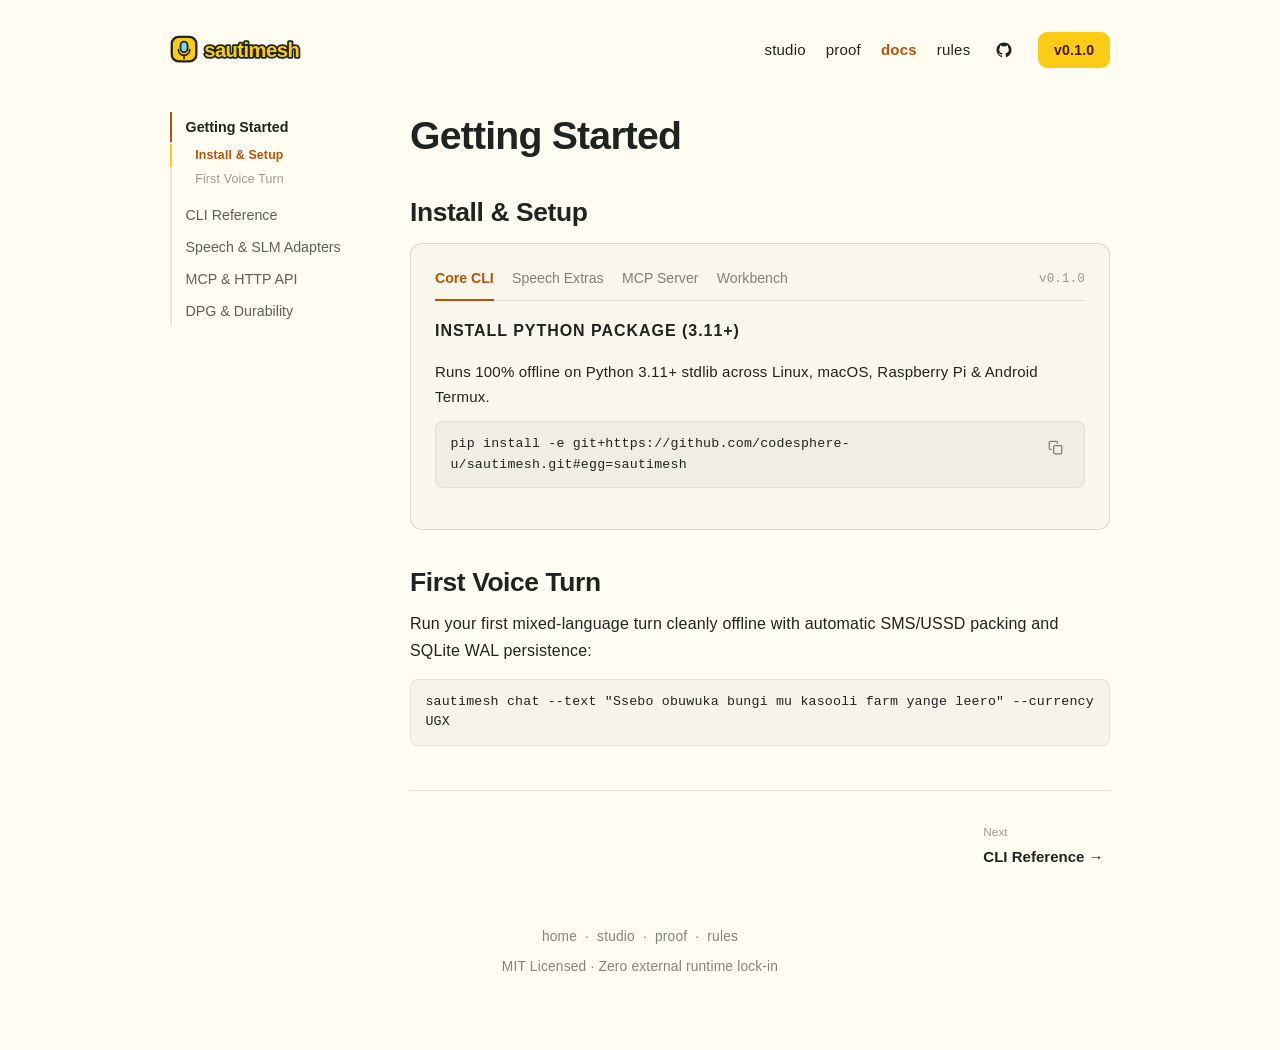
==== website/docs.html @ 0400962e "feat: initial SautiMesh v0.1.0 offline multilingual voice AI agent runtime" ====
<!doctype html>
<html lang="en">
  <head>
    <meta charset="utf-8" />
    <meta name="viewport" content="width=device-width, initial-scale=1.0" />
    <title>SautiMesh — Documentation, CLI, Speech Adapters &amp; MCP</title>
    <meta
      name="description"
      content="Complete developer documentation for SautiMesh: CLI commands, Python API, Sunbird/Whisper/Piper adapters, SQLite WAL outbox sync, and stdio MCP server."
    />
    <meta name="theme-color" content="#fffdf2" />
    <link rel="canonical" href="https://codesphere-u.github.io/sautimesh/docs.html" />
    <link rel="icon" type="image/svg+xml" href="./favicon.svg?v=0.1.0" />
    <link rel="manifest" href="./manifest.webmanifest" />
    <meta property="og:type" content="website" />
    <meta property="og:url" content="https://codesphere-u.github.io/sautimesh/docs.html" />
    <meta property="og:title" content="SautiMesh Documentation &amp; API Reference" />
    <meta property="og:description" content="Quickstart, CLI commands, offline speech adapters, SQLite durability queue, and stdio MCP server setup." />
    <meta property="og:image" content="https://codesphere-u.github.io/sautimesh/og-image.svg" />
    <meta name="twitter:card" content="summary_large_image" />
    <meta name="twitter:title" content="SautiMesh Documentation &amp; API Reference" />
    <meta name="twitter:description" content="Quickstart, CLI commands, offline speech adapters, and stdio MCP server setup." />
    <meta name="twitter:image" content="https://codesphere-u.github.io/sautimesh/og-image.svg" />
    <style>
      [hidden] { display: none !important; }
      .page-col-docs { width: min(940px, 100% - 2rem); margin-inline: auto; }
      .brand-wordmark-svg { height: 36px; width: 186px; display: block; }
      .docs-layout { display: flex; align-items: flex-start; gap: 2.75rem; width: 100%; min-width: 0; }
      .docs-sidebar { flex: 0 0 196px; width: 196px; position: sticky; top: 2rem; }
      .docs-mobile-nav { display: none; }
    </style>
    <link rel="stylesheet" href="./styles.css?v=0.1.0" />
  </head>
  <body>
    <div class="page-col page-col-docs">
      <header class="site-header">
        <a class="brand-link" href="./" aria-label="SautiMesh home">
          <svg class="brand-wordmark-svg" width="186" height="36" viewBox="0 0 212 40" fill="none" role="img" aria-label="sautimesh">
            <rect x="2" y="5" width="28" height="28" rx="8" fill="#facc15" stroke="#1f2421" stroke-width="2.6" />
            <rect x="12" y="10.5" width="8" height="12" rx="4" fill="#7dd3fc" stroke="#1f2421" stroke-width="2" />
            <path d="M9.5 19.5c0 3.8 2.9 6.5 6.5 6.5s6.5-2.7 6.5-6.5M16 26v3.5" stroke="#1f2421" stroke-width="2" stroke-linecap="round" />
            <text x="39" y="28" font-family="-apple-system, BlinkMacSystemFont, 'Segoe UI', Roboto, sans-serif" font-size="23" font-weight="800" letter-spacing="-0.6" fill="none" stroke="#1f2421" stroke-width="4" stroke-linejoin="round">sautimesh</text>
            <text x="39" y="28" font-family="-apple-system, BlinkMacSystemFont, 'Segoe UI', Roboto, sans-serif" font-size="23" font-weight="800" letter-spacing="-0.6" fill="#facc15">sautimesh</text>
          </svg>
        </a>

        <nav class="header-nav" aria-label="Primary navigation">
          <a href="./studio.html">studio</a>
          <a href="./proof.html">proof</a>
          <a class="active" href="./docs.html" aria-current="page">docs</a>
          <a href="./rules.html">rules</a>
          <a class="icon-link" href="https://github.com/codesphere-u/sautimesh" target="_blank" rel="noopener noreferrer" aria-label="GitHub">
            <svg width="18" height="18" viewBox="0 0 24 24" fill="currentColor" aria-hidden="true"><path d="M12 2C6.477 2 2 6.484 2 12.017c0 4.425 2.865 8.18 6.839 9.504.5.092.682-.217.682-.483 0-.237-.008-.868-.013-1.703-2.782.605-3.369-1.343-3.369-1.343-.454-1.158-1.11-1.466-1.11-1.466-.908-.62.069-.608.069-.608 1.003.07 1.53 1.032 1.53 1.032.892 1.53 2.341 1.088 2.91.832.092-.647.35-1.088.636-1.338-2.22-.253-4.555-1.113-4.555-4.951 0-1.093.39-1.988 1.029-2.688-.103-.253-.446-1.272.098-2.65 0 0 .84-.27 2.75 1.026A9.564 9.564 0 0112 6.844c.85.004 1.705.115 2.504.337 1.909-1.296 2.747-1.027 2.747-1.027.546 1.379.202 2.398.1 2.651.64.7 1.028 1.595 1.028 2.688 0 3.848-2.339 4.695-4.566 4.943.359.309.678.92.678 1.855 0 1.338-.012 2.419-.012 2.747 0 .268.18.58.688.482A10.019 10.019 0 0022 12.017C22 6.484 17.522 2 12 2z"/></svg>
          </a>
          <a class="nav-pill" href="https://github.com/codesphere-u/sautimesh/releases" target="_blank" rel="noopener noreferrer">v0.1.0</a>
        </nav>
      </header>

      <main>
        <div class="docs-mobile-nav" aria-label="Documentation chapters mobile switcher">
          <button type="button" class="docs-mobile-chip active" data-doc-target="getting-started">Getting Started</button>
          <button type="button" class="docs-mobile-chip" data-doc-target="cli">CLI Reference</button>
          <button type="button" class="docs-mobile-chip" data-doc-target="speech">Speech Adapters</button>
          <button type="button" class="docs-mobile-chip" data-doc-target="mcp">MCP &amp; API</button>
          <button type="button" class="docs-mobile-chip" data-doc-target="dpg">DPG Standard</button>
        </div>

        <div class="docs-layout">
          <aside class="docs-sidebar" aria-label="Documentation navigation">
            <nav>
              <ul class="docs-rail">
                <li class="doc-nav-item">
                  <button type="button" class="doc-nav-link active" data-doc-target="getting-started">Getting Started</button>
                  <ul class="doc-subrail open" data-subrail="getting-started">
                    <li><a class="doc-sub-link active" href="#quickstart" data-doc-anchor="getting-started">Install &amp; Setup</a></li>
                    <li><a class="doc-sub-link" href="#first-turn" data-doc-anchor="getting-started">First Voice Turn</a></li>
                  </ul>
                </li>
                <li class="doc-nav-item">
                  <button type="button" class="doc-nav-link" data-doc-target="cli">CLI Reference</button>
                  <ul class="doc-subrail" data-subrail="cli">
                    <li><a class="doc-sub-link" href="#cli-cmds" data-doc-anchor="cli">All Subcommands</a></li>
                  </ul>
                </li>
                <li class="doc-nav-item">
                  <button type="button" class="doc-nav-link" data-doc-target="speech">Speech &amp; SLM Adapters</button>
                  <ul class="doc-subrail" data-subrail="speech">
                    <li><a class="doc-sub-link" href="#speech-backends" data-doc-anchor="speech">ASR, TTS &amp; Ollama</a></li>
                  </ul>
                </li>
                <li class="doc-nav-item">
                  <button type="button" class="doc-nav-link" data-doc-target="mcp">MCP &amp; HTTP API</button>
                  <ul class="doc-subrail" data-subrail="mcp">
                    <li><a class="doc-sub-link" href="#mcp-tools" data-doc-anchor="mcp">5 MCP Tools</a></li>
                    <li><a class="doc-sub-link" href="#http-routes" data-doc-anchor="mcp">Workbench Routes</a></li>
                  </ul>
                </li>
                <li class="doc-nav-item">
                  <button type="button" class="doc-nav-link" data-doc-target="dpg">DPG &amp; Durability</button>
                  <ul class="doc-subrail" data-subrail="dpg">
                    <li><a class="doc-sub-link" href="#sqlite-wal" data-doc-anchor="dpg">SQLite WAL Outbox</a></li>
                  </ul>
                </li>
              </ul>
            </nav>
          </aside>

          <article class="doc-content">
            <h1 id="doc-chapter-title">Getting Started</h1>

            <section class="doc-chapter" data-chapter="getting-started" data-title="Getting Started">
              <h2 id="quickstart">Install &amp; Setup</h2>
              <div class="handy-card" id="install-widget">
                <div class="handy-tabs-bar">
                  <div class="handy-tabs" role="tablist" aria-label="Install method">
                    <button type="button" class="handy-tab active" role="tab" aria-selected="true" data-installtab="pip">Core CLI</button>
                    <button type="button" class="handy-tab" role="tab" aria-selected="false" data-installtab="voice">Speech Extras</button>
                    <button type="button" class="handy-tab" role="tab" aria-selected="false" data-installtab="mcp">MCP Server</button>
                    <button type="button" class="handy-tab" role="tab" aria-selected="false" data-installtab="workbench">Workbench</button>
                  </div>
                  <span class="version-tag">v0.1.0</span>
                </div>

                <p class="eyebrow-label" id="install-eyebrow">Install Python Package (3.11+)</p>
                <p id="install-helper" style="margin: 0 0 0.55rem; font-size: 0.94rem;">
                  Runs 100% offline on Python 3.11+ stdlib across Linux, macOS, Raspberry Pi &amp; Android Termux.
                </p>

                <div class="doc-codeblock">
                  <pre id="install-cmd-pre">pip install -e git+https://github.com/codesphere-u/sautimesh.git#egg=sautimesh</pre>
                  <button
                    type="button"
                    class="copy-icon-btn"
                    id="install-copy-btn"
                    data-copy="pip install -e git+https://github.com/codesphere-u/sautimesh.git#egg=sautimesh"
                    aria-label="Copy install command"
                  >
                    <svg width="15" height="15" viewBox="0 0 24 24" fill="none" stroke="currentColor" stroke-width="2" stroke-linecap="round" stroke-linejoin="round" aria-hidden="true">
                      <rect x="9" y="9" width="13" height="13" rx="2" ry="2" />
                      <path d="M5 15H4a2 2 0 0 1-2-2V4a2 2 0 0 1 2-2h9a2 2 0 0 1 2 2v1" />
                    </svg>
                  </button>
                </div>
              </div>

              <h2 id="first-turn">First Voice Turn</h2>
              <p>Run your first mixed-language turn cleanly offline with automatic SMS/USSD packing and SQLite WAL persistence:</p>
              <div class="doc-codeblock">
                <pre>sautimesh chat --text "Ssebo obuwuka bungi mu kasooli farm yange leero" --currency UGX</pre>
              </div>
            </section>

            <section class="doc-chapter" data-chapter="cli" data-title="CLI Reference" hidden>
              <h2 id="cli-cmds">All Subcommands</h2>
              <div class="doc-table-wrap">
                <table class="doc-table">
                  <thead><tr><th>Command</th><th>Function</th></tr></thead>
                  <tbody>
                    <tr><td><code>sautimesh analyze "..."</code></td><td>Token-level language tags, CSI, PII stripping, GSM-7/UCS-2 counts.</td></tr>
                    <tr><td><code>sautimesh chat --text "..."</code></td><td>Runs cascade routing, formats voice/SMS/USSD output, logs to SQLite.</td></tr>
                    <tr><td><code>sautimesh synth-sample out.wav</code></td><td>Generates deterministic 16kHz PCM WAV test utterance + VAD metrics.</td></tr>
                    <tr><td><code>sautimesh eval</code></td><td>Executes all 7 African &amp; global code-switch benchmark scenarios.</td></tr>
                    <tr><td><code>sautimesh sync</code></td><td>Drains pending store-and-forward outbox messages safely.</td></tr>
                    <tr><td><code>sautimesh dpg-card</code></td><td>Exports DPGA Open Source AI transparency manifest.</td></tr>
                    <tr><td><code>sautimesh serve</code></td><td>Launches local Voice Workbench server at <code>127.0.0.1:8765</code>.</td></tr>
                    <tr><td><code>sautimesh mcp</code></td><td>Starts zero-dependency stdio JSON-RPC 2.0 MCP server.</td></tr>
                  </tbody>
                </table>
              </div>
            </section>

            <section class="doc-chapter" data-chapter="speech" data-title="Speech &amp; SLM Adapters" hidden>
              <h2 id="speech-backends">ASR, TTS &amp; Ollama Cascade</h2>
              <p>SautiMesh pairs pure-Python 16 kHz PCM VAD with clean CLI/HTTP protocols for regional open weights:</p>
              <ul>
                <li><strong>Sunbird AI Sunflower v2 / Gemma Edge:</strong> Open weights for 67 African languages via Ollama or GGUF endpoints.</li>
                <li><strong>whisper.cpp / faster-whisper / Meta MMS:</strong> Swap <code>ExternalCommandASR</code> when native binaries are present.</li>
                <li><strong>Piper ONNX / USOAL Luganda TTS:</strong> Plug local ONNX voices into <code>PiperCommandTTS</code>.</li>
              </ul>
            </section>

            <section class="doc-chapter" data-chapter="mcp" data-title="MCP &amp; HTTP API" hidden>
              <h2 id="mcp-tools">5 Native MCP Tools</h2>
              <div class="doc-codeblock">
                <pre>{
  "mcpServers": {
    "sautimesh": { "command": "sautimesh", "args": ["mcp"] }
  }
}</pre>
              </div>
              <h2 id="http-routes">Workbench HTTP Routes</h2>
              <p>Running <code>sautimesh serve</code> exposes <code>GET /api/health</code>, <code>GET /api/eval</code>, <code>GET /api/queue</code>, <code>GET /api/dpg</code>, <code>POST /api/analyze</code>, <code>POST /api/turn</code>, and <code>POST /api/sync</code>.</p>
            </section>

            <section class="doc-chapter" data-chapter="dpg" data-title="DPG &amp; Durability" hidden>
              <h2 id="sqlite-wal">SQLite WAL Store-and-Forward</h2>
              <p>Every urgent clinical or cooperative escalation writes idempotently into <code>outbox_queue</code> with <code>MAX_RETRIES=3</code> before dead-letter isolation so interrupted 2G/3G sessions never lose citizen requests.</p>
            </section>

            <div class="doc-pagination">
              <button type="button" class="page-step-btn prev" id="doc-prev-btn" hidden>
                <small>Previous</small>
                <strong>← Previous</strong>
              </button>
              <button type="button" class="page-step-btn next" id="doc-next-btn" data-go-chapter="cli">
                <small>Next</small>
                <strong>CLI Reference →</strong>
              </button>
            </div>
          </article>
        </div>
      </main>

      <footer class="site-footer">
        <div class="footer-links">
          <a href="./">home</a><span>·</span>
          <a href="./studio.html">studio</a><span>·</span>
          <a href="./proof.html">proof</a><span>·</span>
          <a href="./rules.html">rules</a>
        </div>
        <div>MIT Licensed · Zero external runtime lock-in</div>
      </footer>
    </div>
    <div class="toast" id="toast" role="status" aria-live="polite"></div>
    <script src="./app.js?v=0.1.0" defer></script>
  </body>
</html>
---- website/styles.css ----
/* SautiMesh — Handy-Inspired Warm Editorial Light Theme (Savanna Gold & Atlas Azure) */
:root {
  --bg: #fffdf2;
  --text: #1f2421;
  --text-70: rgba(31, 36, 33, 0.72);
  --text-55: rgba(31, 36, 33, 0.56);
  --text-45: rgba(31, 36, 33, 0.45);
  --rule: rgba(31, 36, 33, 0.14);
  --rule-soft: rgba(31, 36, 33, 0.08);
  --tint-2: rgba(31, 36, 33, 0.022);
  --tint-4: rgba(31, 36, 33, 0.04);
  --tint-5: rgba(31, 36, 33, 0.055);
  --tint-8: rgba(31, 36, 33, 0.09);

  --accent: #facc15;
  --accent-hover: #eab308;
  --accent-light: #fef3c7;
  --accent-50: rgba(250, 204, 21, 0.45);
  --accent-dark: #451a03;
  --accent-rail: #b45309;

  --sky: #7dd3fc;
  --sky-hover: #38bdf8;
  --sky-light: #e0f2fe;
  --sky-50: rgba(125, 211, 252, 0.48);
  --sky-dark: #082f49;

  --pass-bg: rgba(16, 185, 129, 0.15);
  --pass-ink: #065f46;
  --warn-bg: rgba(14, 165, 233, 0.14);
  --warn-ink: #075985;
  --bad-bg: rgba(220, 38, 38, 0.11);
  --bad-ink: #991b1b;

  --syn-cmd: #af3a03;
  --syn-arg: #076678;
  --syn-str: #451a03;

  --white: #ffffff;
  --radius-xl: 14px;
  --radius-lg: 10px;
  --radius-md: 8px;

  --font-sans: -apple-system, BlinkMacSystemFont, "Segoe UI", Roboto, Oxygen, Ubuntu, Cantarell, sans-serif;
  --font-mono: ui-monospace, SFMono-Regular, Menlo, Monaco, Consolas, monospace;
}

*,
*::before,
*::after {
  box-sizing: border-box;
}

html {
  max-width: 100%;
  overflow-x: clip;
  scroll-behavior: smooth;
}

body {
  margin: 0;
  background: var(--bg);
  color: var(--text);
  font-family: var(--font-sans);
  font-size: 1rem;
  font-weight: 400;
  line-height: 1.62;
  letter-spacing: 0.012rem;
  -webkit-font-smoothing: antialiased;
  overflow-x: clip;
}

a {
  color: inherit;
  text-decoration: none;
}

[hidden] {
  display: none !important;
}

button,
input,
select,
textarea {
  font: inherit;
  color: inherit;
}

code {
  font-family: var(--font-mono);
  font-size: 0.85em;
  background: var(--tint-5);
  padding: 0.12rem 0.38rem;
  border-radius: 5px;
}

:focus-visible {
  outline: 2px solid var(--sky-dark);
  outline-offset: 2px;
}

/* Containers: 680px editorial column vs 940px docs layout */
.page-col {
  width: min(680px, 100% - 2rem);
  margin-inline: auto;
  display: flex;
  flex-direction: column;
  gap: 2.75rem;
  padding-bottom: 4.5rem;
}

.page-col.page-col-docs {
  width: min(940px, 100% - 2rem);
  gap: 2.25rem;
}

.page-col > main {
  display: flex;
  flex-direction: column;
  gap: 2.75rem;
  min-width: 0;
  width: 100%;
}

.page-col.page-col-docs > main {
  gap: 2rem;
}

.page-col > main > * {
  min-width: 0;
  max-width: 100%;
}

.hairline {
  width: 100%;
  height: 1px;
  background: var(--rule);
  border: 0;
  margin: 0;
}

/* Header & Bubbly Wordmark */
.site-header {
  width: 100%;
  display: flex;
  align-items: center;
  justify-content: space-between;
  gap: 1rem;
  padding-top: 2rem;
}

.brand-link {
  display: inline-flex;
  align-items: center;
  gap: 0.5rem;
  white-space: nowrap;
  flex-shrink: 0;
}

.brand-wordmark-svg {
  height: 36px;
  width: auto;
  display: block;
}

.header-nav {
  display: flex;
  align-items: center;
  gap: 1.25rem;
  font-size: 0.94rem;
  font-weight: 500;
  color: var(--text);
}

.header-nav a:not(.nav-pill):hover {
  color: var(--accent-rail);
}

.header-nav a.active {
  color: var(--accent-rail);
  font-weight: 600;
}

.icon-link {
  display: inline-flex;
  align-items: center;
  justify-content: center;
  width: 28px;
  height: 28px;
  border-radius: 999px;
  color: var(--text);
}

.icon-link:hover {
  background: var(--sky-light);
  color: var(--sky-dark);
}

.nav-pill {
  background: var(--accent);
  color: var(--accent-dark);
  padding: 0.42rem 0.98rem;
  border-radius: 9px;
  font-size: 0.88rem;
  font-weight: 700;
  transition: background 0.15s ease;
  white-space: nowrap;
}

.nav-pill:hover {
  background: var(--accent-hover);
}

/* Hero Duo & Subpage Hero */
.hero-duo {
  display: flex;
  align-items: center;
  gap: 1.85rem;
  padding-top: 0.45rem;
}

.mascot-wrap {
  flex: 0 0 136px;
  width: 136px;
  height: 136px;
}

.mascot-wrap svg {
  width: 100%;
  height: 100%;
  display: block;
}

.hero-copy {
  min-width: 0;
  flex: 1 1 auto;
}

.hero-copy h1 {
  margin: 0 0 0.45rem;
  font-size: 2.35rem;
  font-weight: 700;
  line-height: 1.14;
  letter-spacing: -0.025em;
  color: var(--text);
}

.hero-sub {
  margin: 0;
  font-size: 1.24rem;
  font-weight: 500;
  line-height: 1.42;
  letter-spacing: -0.01em;
  color: var(--text-70);
}

.page-hero {
  display: flex;
  flex-direction: column;
  gap: 0.45rem;
  padding-top: 0.25rem;
}

.page-hero h1 {
  margin: 0;
  font-size: 2.35rem;
  font-weight: 600;
  line-height: 1.2;
  letter-spacing: -0.02em;
  color: var(--text);
}

.page-hero .hero-sub {
  font-size: 1.06rem;
}

/* Split CTA + Floating White Popover */
.cta-area {
  position: relative;
  display: flex;
  flex-direction: column;
  align-items: center;
  gap: 0.72rem;
}

.split-btn-group {
  display: inline-flex;
  align-items: stretch;
  max-width: 100%;
  border-radius: 10px;
}

.split-main {
  border: 1px solid rgba(69, 26, 3, 0.14);
  border-right: 0;
  background: var(--accent);
  color: var(--accent-dark);
  padding: 0.72rem 1.55rem;
  border-radius: 10px 0 0 10px;
  cursor: pointer;
  text-align: center;
  transition: background 0.15s ease;
}

.split-main:hover,
.split-caret:hover {
  background: var(--accent-hover);
}

.split-main strong {
  display: block;
  font-size: 1.04rem;
  font-weight: 700;
  line-height: 1.2;
}

.split-main span {
  display: block;
  font-size: 0.74rem;
  font-weight: 600;
  opacity: 0.78;
  margin-top: 0.16rem;
}

.split-caret {
  border: 1px solid rgba(69, 26, 3, 0.14);
  border-left: 1px solid rgba(69, 26, 3, 0.18);
  background: var(--accent);
  color: var(--accent-dark);
  padding: 0 0.92rem;
  border-radius: 0 10px 10px 0;
  cursor: pointer;
  display: inline-flex;
  align-items: center;
  transition: background 0.15s ease;
}

.cmd-caption {
  font-family: var(--font-mono);
  font-size: 0.77rem;
  color: var(--text-70);
  background: var(--tint-4);
  border: 1px solid var(--rule-soft);
  padding: 0.36rem 0.75rem;
  border-radius: 8px;
  max-width: 100%;
  overflow-wrap: anywhere;
  text-align: center;
}

.cta-popover {
  display: none;
  position: absolute;
  top: calc(100% - 1.5rem);
  left: 50%;
  transform: translateX(-50%);
  width: min(340px, calc(100vw - 2rem));
  z-index: 30;
  background: var(--white);
  border: 1px solid var(--rule);
  border-radius: 12px;
  padding: 0.85rem;
  box-shadow: 0 12px 28px rgba(31, 36, 33, 0.12);
}

.cta-popover.open {
  display: block;
}

.pop-tabs {
  display: flex;
  gap: 0.35rem;
  border-bottom: 1px solid var(--rule-soft);
  padding-bottom: 0.5rem;
  margin-bottom: 0.7rem;
  flex-wrap: wrap;
}

.pop-tab {
  border: none;
  background: transparent;
  padding: 0.25rem 0.5rem;
  font-size: 0.78rem;
  font-weight: 600;
  color: var(--text-55);
  cursor: pointer;
  border-bottom: 2px solid transparent;
}

.pop-tab.active {
  color: var(--accent-rail);
  border-bottom-color: var(--accent-rail);
}

.pop-cmd {
  display: flex;
  align-items: center;
  justify-content: space-between;
  gap: 0.5rem;
  background: var(--tint-4);
  border: 1px solid var(--rule-soft);
  border-radius: 8px;
  padding: 0.55rem 0.65rem;
  font-family: var(--font-mono);
  font-size: 0.76rem;
}

.pop-cmd code {
  overflow-wrap: anywhere;
  white-space: pre-wrap;
  background: transparent;
  padding: 0;
}

/* Handy Surface Card & Underline Tabs (replaces heavy white shadows) */
.handy-card {
  border: 1px solid var(--rule);
  border-radius: 12px;
  padding: 1.4rem 1.5rem;
  background: var(--tint-2);
  margin: 0.85rem 0 1.6rem;
  width: 100%;
  min-width: 0;
}

.handy-tabs-bar {
  display: flex;
  align-items: center;
  justify-content: space-between;
  gap: 0.75rem;
  border-bottom: 1px solid var(--rule);
  margin-bottom: 1.1rem;
  flex-wrap: wrap;
}

.handy-tabs {
  display: flex;
  flex-wrap: wrap;
  gap: 1.15rem;
}

.handy-tab {
  border: none;
  background: transparent;
  padding: 0 0 0.58rem;
  margin-bottom: -1px;
  font-size: 0.88rem;
  font-weight: 500;
  color: var(--text-55);
  border-bottom: 2px solid transparent;
  cursor: pointer;
  transition: color 0.15s ease, border-color 0.15s ease;
}

.handy-tab:hover {
  color: var(--text);
}

.handy-tab.active {
  color: var(--accent-rail);
  border-bottom-color: var(--accent-rail);
  font-weight: 600;
}

.version-tag {
  font-size: 0.78rem;
  font-weight: 500;
  color: var(--text-45);
  font-family: var(--font-mono);
  padding-bottom: 0.5rem;
}

.eyebrow-label {
  font-size: 0.72rem;
  font-weight: 600;
  text-transform: uppercase;
  letter-spacing: 0.06em;
  color: var(--text-55);
  margin: 0 0 0.55rem;
}

.handy-btn-row {
  display: flex;
  flex-wrap: wrap;
  gap: 0.65rem;
  margin-bottom: 1rem;
}

.handy-pill-btn {
  display: inline-flex;
  align-items: center;
  gap: 0.45rem;
  background: var(--accent);
  color: var(--accent-dark);
  padding: 0.52rem 1.05rem;
  border-radius: 8px;
  font-size: 0.88rem;
  font-weight: 600;
  border: none;
  cursor: pointer;
  transition: background 0.15s ease;
}

.handy-pill-btn:hover {
  background: var(--accent-hover);
}

.handy-pill-btn.sky {
  background: var(--sky);
  color: var(--sky-dark);
}

.handy-pill-btn.sky:hover {
  background: var(--sky-hover);
}

.handy-pill-btn span {
  opacity: 0.72;
  font-weight: 500;
  font-family: var(--font-mono);
  font-size: 0.8em;
}

/* Handy Codeblock with Right-Aligned Copy Icon */
.doc-codeblock {
  display: flex;
  align-items: flex-start;
  justify-content: space-between;
  gap: 0.75rem;
  background: var(--tint-4);
  border: 1px solid var(--rule-soft);
  border-radius: 8px;
  padding: 0.72rem 0.9rem;
  margin: 0.75rem 0 1.2rem;
  width: 100%;
  min-width: 0;
  max-width: 100%;
  overflow-x: auto;
}

.doc-codeblock pre {
  margin: 0;
  font-family: var(--font-mono);
  font-size: 0.83rem;
  line-height: 1.56;
  color: var(--text);
  white-space: pre-wrap;
  word-break: break-word;
  flex: 1 1 auto;
  min-width: 0;
}

.syn-cmd { color: var(--syn-cmd); font-weight: 600; }
.syn-arg { color: var(--syn-arg); }
.syn-str { color: var(--syn-str); }

.copy-icon-btn {
  flex: 0 0 auto;
  border: none;
  background: transparent;
  color: var(--text-55);
  width: 28px;
  height: 28px;
  border-radius: 6px;
  display: inline-flex;
  align-items: center;
  justify-content: center;
  cursor: pointer;
  padding: 0;
  transition: background 0.15s ease, color 0.15s ease;
}

.copy-icon-btn:hover {
  background: var(--tint-8);
  color: var(--text);
}

/* Two-Column Handy Documentation Layout (max-w-940px) */
.docs-layout {
  display: flex;
  align-items: flex-start;
  gap: 2.75rem;
  margin-top: 0.5rem;
  width: 100%;
  min-width: 0;
}

.docs-sidebar {
  flex: 0 0 196px;
  width: 196px;
  position: sticky;
  top: 2rem;
}

.docs-rail {
  list-style: none;
  margin: 0;
  padding: 0;
  border-left: 2px solid rgba(31, 36, 33, 0.11);
  display: flex;
  flex-direction: column;
  gap: 0.15rem;
}

.doc-nav-item {
  display: flex;
  flex-direction: column;
}

.doc-nav-link {
  display: block;
  width: 100%;
  text-align: left;
  background: transparent;
  border: none;
  border-left: 2px solid transparent;
  margin-left: -2px;
  padding: 0.28rem 0.25rem 0.28rem 0.85rem;
  font-size: 0.89rem;
  line-height: 1.45;
  font-weight: 400;
  color: var(--text-70);
  cursor: pointer;
  transition: color 0.15s ease, border-color 0.15s ease;
}

.doc-nav-link:hover {
  color: var(--accent-rail);
}

.doc-nav-link.active {
  color: var(--text);
  border-left-color: var(--accent-rail);
  font-weight: 600;
}

.doc-subrail {
  list-style: none;
  margin: 0.12rem 0 0.42rem;
  padding: 0;
  display: none;
  flex-direction: column;
  gap: 0.12rem;
}

.doc-subrail.open {
  display: flex;
}

.doc-sub-link {
  display: block;
  padding: 0.18rem 0.25rem 0.18rem 1.45rem;
  margin-left: -2px;
  border-left: 2px solid transparent;
  font-size: 0.77rem;
  line-height: 1.4;
  color: var(--text-45);
  transition: color 0.15s ease, border-color 0.15s ease;
}

.doc-sub-link.sub-h3 {
  padding-left: 2.05rem;
}

.doc-sub-link:hover,
.doc-sub-link.active {
  color: var(--accent-rail);
}

.doc-sub-link.active {
  border-left-color: var(--accent);
  font-weight: 600;
}

/* Mobile horizontal chapter selector inside docs (hidden on desktop) */
.docs-mobile-nav {
  display: none;
}

/* Article Content Column */
.doc-content {
  flex: 1 1 auto;
  min-width: 0;
  max-width: 100%;
}

.doc-content h1 {
  font-size: 2.45rem;
  font-weight: 600;
  line-height: 1.24;
  letter-spacing: -0.02em;
  margin: 0 0 1.15rem;
  color: var(--text);
}

.doc-content h2 {
  font-size: 1.65rem;
  font-weight: 600;
  line-height: 1.3;
  letter-spacing: -0.015em;
  margin: 2.15rem 0 0.75rem;
  color: var(--text);
  scroll-margin-top: 1.5rem;
}

.doc-content h3 {
  font-size: 1.22rem;
  font-weight: 600;
  line-height: 1.35;
  margin: 1.5rem 0 0.5rem;
  color: var(--text);
  scroll-margin-top: 1.5rem;
}

.doc-content p {
  margin: 0 0 0.95rem;
  font-size: 1rem;
  line-height: 1.65;
  color: var(--text);
}

.doc-content ul,
.doc-content ol {
  margin: 0.65rem 0 1.25rem;
  padding-left: 1.35rem;
}

.doc-content li {
  margin-bottom: 0.48rem;
  line-height: 1.6;
}

.doc-content a.inline-link {
  color: var(--sky-dark);
  text-decoration: underline;
  text-decoration-color: var(--sky);
  text-underline-offset: 3px;
  font-weight: 500;
}

.doc-chapter[hidden] {
  display: none;
}

/* Borderless Handy-Style Data Table */
.doc-table-wrap {
  width: 100%;
  max-width: 100%;
  min-width: 0;
  overflow-x: auto;
  -webkit-overflow-scrolling: touch;
  margin: 0.9rem 0 1.4rem;
}

.doc-table {
  width: 100%;
  border-collapse: collapse;
  font-size: 0.9rem;
}

.doc-table th {
  text-align: left;
  padding: 0 1rem 0.65rem 0;
  font-weight: 600;
  font-size: 0.88rem;
  color: var(--text);
  border-bottom: 1px solid var(--rule);
  background: transparent;
  text-transform: none;
  letter-spacing: 0;
}

.doc-table td {
  padding: 0.62rem 1rem 0.62rem 0;
  text-align: left;
  border-bottom: 1px solid var(--rule-soft);
  vertical-align: top;
  color: var(--text);
}

.doc-table tbody tr:last-child td {
  border-bottom: 1px solid var(--rule-soft);
}

/* Handy-Style Doc Pagination */
.doc-pagination {
  display: flex;
  justify-content: space-between;
  align-items: center;
  gap: 1rem;
  margin-top: 2.75rem;
  padding-top: 1.5rem;
  border-top: 1px solid var(--rule);
}

.page-step-btn {
  display: flex;
  flex-direction: column;
  gap: 0.15rem;
  border: none;
  background: transparent;
  padding: 0.55rem 0.4rem;
  border-radius: 8px;
  cursor: pointer;
  text-align: left;
  color: var(--text);
  transition: color 0.15s ease;
}

.page-step-btn.next {
  text-align: right;
  margin-left: auto;
}

.page-step-btn:hover {
  color: var(--accent-rail);
}

.page-step-btn[hidden] {
  display: none;
}

.page-step-btn small {
  font-size: 0.74rem;
  color: var(--text-45);
  font-weight: 500;
}

.page-step-btn strong {
  font-size: 0.94rem;
  font-weight: 600;
}

/* Homepage Product Preview Frame (Handy video-frame counterpart) */
.preview-frame {
  background: var(--tint-2);
  border: 1px solid var(--rule);
  border-radius: var(--radius-xl);
  width: 100%;
  min-width: 0;
  overflow: hidden;
}

.frame-bar {
  display: flex;
  flex-wrap: wrap;
  align-items: center;
  justify-content: space-between;
  gap: 0.65rem;
  padding: 0.68rem 0.95rem;
  background: var(--tint-4);
  border-bottom: 1px solid var(--rule-soft);
}

.dots {
  display: inline-flex;
  gap: 6px;
}

.dots span {
  width: 10px;
  height: 10px;
  border-radius: 999px;
  background: rgba(31, 36, 33, 0.16);
}

.dots span:nth-child(1) { background: rgba(250, 204, 21, 0.95); }
.dots span:nth-child(2) { background: rgba(125, 211, 252, 0.95); }
.dots span:nth-child(3) { background: rgba(31, 36, 33, 0.22); }

.frame-tabs {
  display: flex;
  flex-wrap: wrap;
  gap: 0.35rem;
}

.frame-tab {
  border: 1px solid transparent;
  background: transparent;
  color: var(--text-70);
  padding: 0.32rem 0.68rem;
  border-radius: 8px;
  font-size: 0.8rem;
  font-weight: 600;
  cursor: pointer;
}

.frame-tab:hover {
  background: var(--tint-5);
}

.frame-tab.active {
  background: var(--sky-light);
  color: var(--sky-dark);
  border-color: rgba(8, 47, 73, 0.12);
}

.frame-open-link {
  font-size: 0.8rem;
  font-weight: 700;
  color: var(--accent-dark);
  background: var(--accent-light);
  padding: 0.28rem 0.68rem;
  border-radius: 999px;
  white-space: nowrap;
}

.frame-open-link:hover {
  background: var(--accent);
}

.preview-body {
  padding: 1rem 1.15rem;
}

.preview-foot {
  display: flex;
  flex-wrap: wrap;
  align-items: center;
  justify-content: space-between;
  gap: 0.5rem;
  padding: 0.65rem 1.15rem;
  background: var(--tint-2);
  border-top: 1px solid var(--rule-soft);
  font-size: 0.8rem;
  color: var(--text-70);
}

.preview-foot-links {
  display: inline-flex;
  align-items: center;
  gap: 0.85rem;
  font-weight: 600;
  color: var(--sky-dark);
}

.preview-foot-links a:hover {
  text-decoration: underline;
}

/* Studio Frame (studio.html — styled with Handy's delicate surface border & underline tabs) */
.studio-frame {
  border: 1px solid var(--rule);
  border-radius: 12px;
  background: var(--tint-2);
  padding: 1.35rem 1.45rem;
  width: 100%;
  min-width: 0;
}

.studio-panel {
  display: none;
  min-width: 0;
}

.studio-panel.active {
  display: block;
}

.form-row-2 {
  display: grid;
  grid-template-columns: repeat(2, minmax(0, 1fr));
  gap: 0.75rem;
  margin-bottom: 0.85rem;
}

.field label {
  display: block;
  font-size: 0.75rem;
  font-weight: 600;
  color: var(--text-70);
  margin-bottom: 0.3rem;
}

.input,
.select,
.textarea {
  width: 100%;
  padding: 0.56rem 0.74rem;
  border-radius: 8px;
  border: 1px solid var(--rule);
  background: var(--bg);
  color: var(--text);
  font-size: 0.88rem;
}

.textarea {
  min-height: 88px;
  resize: vertical;
}

.preset-pills {
  display: flex;
  flex-wrap: wrap;
  gap: 0.4rem;
}

.chip-btn {
  border: 1px solid var(--rule);
  background: var(--bg);
  color: var(--text-70);
  padding: 0.28rem 0.65rem;
  border-radius: 999px;
  font-size: 0.76rem;
  font-weight: 600;
  cursor: pointer;
}

.chip-btn:hover {
  border-color: var(--sky-dark);
  color: var(--text);
}

.chip-btn.active {
  background: var(--accent);
  border-color: rgba(69, 26, 3, 0.2);
  color: var(--accent-dark);
}

.score-row {
  display: grid;
  grid-template-columns: repeat(5, minmax(0, 1fr));
  gap: 0.55rem;
  margin: 0.9rem 0;
}

.score-cell {
  background: var(--bg);
  border: 1px solid var(--rule-soft);
  border-radius: 9px;
  padding: 0.55rem 0.65rem;
  text-align: center;
}

.score-cell span {
  display: block;
  font-size: 0.68rem;
  font-weight: 700;
  color: var(--text-55);
  text-transform: uppercase;
  margin-bottom: 0.15rem;
}

.score-cell strong {
  display: block;
  font-size: 1.06rem;
  font-weight: 700;
}

.diag-note {
  font-size: 0.84rem;
  color: var(--text);
  background: var(--sky-light);
  border: 1px solid rgba(8, 47, 73, 0.12);
  border-radius: 8px;
  padding: 0.55rem 0.75rem;
  margin: 0 0 0.85rem;
}

.rw-list {
  display: grid;
  gap: 0.55rem;
}

.rw-item {
  border-left: 3px solid var(--accent-hover);
  padding: 0.3rem 0 0.3rem 0.75rem;
}

.rw-item span {
  display: block;
  font-family: var(--font-mono);
  font-size: 0.7rem;
  font-weight: 700;
  color: var(--accent-dark);
}

.rw-item p {
  margin: 0.12rem 0 0;
  font-size: 0.86rem;
  color: var(--text-70);
}

.code-block {
  margin: 0;
  background: var(--tint-4);
  border: 1px solid var(--rule-soft);
  border-radius: 8px;
  padding: 0.85rem;
  font-family: var(--font-mono);
  font-size: 0.78rem;
  line-height: 1.58;
  overflow-x: auto;
  max-width: 100%;
  width: 100%;
  min-width: 0;
  max-height: 310px;
  white-space: pre-wrap;
  word-break: break-word;
  color: var(--text);
}

.toolbar-between {
  display: flex;
  flex-wrap: wrap;
  justify-content: space-between;
  align-items: center;
  gap: 0.55rem;
}

.action-mini {
  border: 1px solid var(--rule);
  background: var(--bg);
  color: var(--text);
  padding: 0.32rem 0.72rem;
  border-radius: 7px;
  font-size: 0.78rem;
  font-weight: 600;
  cursor: pointer;
}

.action-mini:hover {
  background: var(--sky-light);
  color: var(--sky-dark);
  border-color: var(--sky);
}

/* Handy /download-Style Centered Platform Hub (studio.html bottom section) */
.download-hub {
  display: flex;
  flex-direction: column;
  align-items: center;
  text-align: center;
  gap: 0.75rem;
}

.download-hub h2 {
  margin: 0;
  font-size: 2.15rem;
  font-weight: 600;
  line-height: 1.2;
  letter-spacing: -0.02em;
}

.download-version {
  font-weight: 600;
  color: var(--text-70);
  margin-bottom: 0.75rem;
}

.download-stack {
  width: min(360px, 100%);
  text-align: left;
  display: flex;
  flex-direction: column;
  gap: 0.6rem;
}

.download-stack h3 {
  margin: 1rem 0 0.15rem;
  font-size: 1.02rem;
  font-weight: 600;
  color: var(--text);
}

.download-bar {
  width: 100%;
  display: flex;
  align-items: center;
  justify-content: space-between;
  gap: 1rem;
  padding: 0.95rem 1.35rem;
  border-radius: 10px;
  background: var(--accent);
  color: var(--accent-dark);
  border: none;
  font-size: 0.96rem;
  font-weight: 600;
  cursor: pointer;
  transition: background 0.15s ease;
}

.download-bar:hover {
  background: var(--accent-hover);
}

.download-bar.sky {
  background: var(--sky);
  color: var(--sky-dark);
}

.download-bar.sky:hover {
  background: var(--sky-hover);
}

.download-bar small {
  font-family: var(--font-mono);
  font-size: 0.84rem;
  opacity: 0.72;
  font-weight: 500;
}

/* Open Editorial 2x2 Feature Grid */
.editorial-grid {
  display: grid;
  grid-template-columns: repeat(2, minmax(0, 1fr));
  gap: 2.2rem 2.8rem;
}

.editorial-grid h2 {
  margin: 0 0 0.45rem;
  font-size: 1.75rem;
  font-weight: 700;
  line-height: 1.24;
  letter-spacing: -0.02em;
}

.editorial-grid p {
  margin: 0;
  color: var(--text-70);
  font-size: 0.97rem;
}

/* Homepage Centered Ecosystem / Works Everywhere Block */
.ecosystem-section {
  display: flex;
  flex-direction: column;
  align-items: center;
  text-align: center;
  gap: 1rem;
}

.ecosystem-section h2 {
  margin: 0;
  font-size: 1.9rem;
  font-weight: 700;
  letter-spacing: -0.02em;
}

.ecosystem-sub {
  margin: 0;
  max-width: 520px;
  font-style: italic;
  font-size: 0.95rem;
  color: var(--text-70);
}

.eco-badges {
  display: flex;
  flex-wrap: wrap;
  justify-content: center;
  gap: 1.15rem;
  margin: 0.35rem 0;
}

.eco-item {
  display: flex;
  flex-direction: column;
  align-items: center;
  gap: 0.35rem;
  font-size: 0.78rem;
  font-weight: 600;
  color: var(--text-70);
}

.eco-circle {
  width: 54px;
  height: 54px;
  border-radius: 999px;
  display: flex;
  align-items: center;
  justify-content: center;
  border: 2px solid var(--text);
  background: var(--sky-light);
  color: var(--sky-dark);
  transition: transform 0.15s ease, background 0.15s ease;
}

.eco-item:nth-child(even) .eco-circle {
  background: var(--accent-light);
  color: var(--accent-dark);
}

.eco-item:hover .eco-circle {
  transform: translateY(-2px);
}

.inline-cta-links {
  margin: 0;
  font-size: 0.94rem;
  color: var(--text-70);
}

.inline-cta-links a {
  font-weight: 700;
  color: var(--sky-dark);
  text-decoration: underline;
  text-decoration-color: var(--sky);
  text-underline-offset: 3px;
}

/* Editorial Prose Section (proof.html matching /about manifesto) */
.editorial-article h2 {
  margin: 1.95rem 0 0.6rem;
  font-size: 1.55rem;
  font-weight: 600;
  line-height: 1.3;
  letter-spacing: -0.015em;
}

.editorial-article p {
  margin: 0 0 0.95rem;
  color: var(--text);
  line-height: 1.66;
}

.editorial-article ul {
  margin: 0.65rem 0 1.2rem;
  padding-left: 1.3rem;
}

.editorial-article li {
  margin-bottom: 0.45rem;
  line-height: 1.62;
}

.sec-title {
  margin: 0 0 0.35rem;
  font-size: 1.7rem;
  font-weight: 600;
  line-height: 1.26;
  letter-spacing: -0.018em;
}

.sec-sub {
  margin: 0 0 1.15rem;
  color: var(--text-70);
  font-size: 0.95rem;
}

/* Pills & Filter Row */
.pill {
  display: inline-flex;
  align-items: center;
  flex-shrink: 0;
  white-space: nowrap;
  padding: 0.16rem 0.56rem;
  border-radius: 999px;
  font-family: var(--font-mono);
  font-size: 0.68rem;
  font-weight: 700;
  background: var(--tint-5);
  color: var(--text-70);
}

.pill-good { background: var(--pass-bg); color: var(--pass-ink); }
.pill-warn { background: var(--warn-bg); color: var(--warn-ink); }
.pill-bad { background: var(--bad-bg); color: var(--bad-ink); }
.pill-mint { background: var(--accent-light); color: var(--accent-dark); }
.pill-sky { background: var(--sky-light); color: var(--sky-dark); }

.rules-filter {
  display: grid;
  grid-template-columns: 2fr 1fr;
  gap: 0.65rem;
  margin: 0.9rem 0 1rem;
}

.col-gp {
  background: rgba(250, 204, 21, 0.14);
}

/* FAQ Accordion */
.faq-stack {
  border-top: 1px solid var(--rule-soft);
}

details.faq-item {
  border-bottom: 1px solid var(--rule-soft);
  padding: 0.92rem 0;
}

details.faq-item summary {
  cursor: pointer;
  list-style: none;
  font-weight: 600;
  font-size: 0.98rem;
  display: flex;
  justify-content: space-between;
  align-items: center;
  gap: 1rem;
}

details.faq-item summary::after {
  content: "+";
  font-family: var(--font-mono);
  color: var(--sky-dark);
  font-weight: 700;
}

details.faq-item[open] summary::after {
  content: "−";
}

details.faq-item p {
  margin: 0.55rem 0 0;
  font-size: 0.93rem;
  color: var(--text-70);
}

/* Footer */
.site-footer {
  text-align: center;
  display: flex;
  flex-direction: column;
  align-items: center;
  gap: 0.45rem;
  font-size: 0.86rem;
  color: var(--text-55);
  padding-top: 0.75rem;
}

.footer-links {
  display: flex;
  flex-wrap: wrap;
  justify-content: center;
  gap: 0.5rem;
}

.footer-links a:hover {
  color: var(--text);
  text-decoration: underline;
}

/* Toast */
.toast {
  position: fixed;
  left: 50%;
  bottom: 1.25rem;
  transform: translate(-50%, 10px);
  z-index: 50;
  background: var(--text);
  color: var(--bg);
  padding: 0.52rem 1rem;
  border-radius: 999px;
  font-size: 0.84rem;
  font-weight: 600;
  opacity: 0;
  pointer-events: none;
  transition: opacity 0.2s ease, transform 0.2s ease;
}

.toast.visible,
.toast.show {
  opacity: 1;
  transform: translate(-50%, 0);
}

@media (max-width: 720px) {
  .docs-layout {
    flex-direction: column;
    gap: 1.25rem;
  }

  .docs-sidebar {
    display: none;
  }

  .docs-mobile-nav {
    display: flex;
    flex-wrap: wrap;
    gap: 0.4rem;
    padding-bottom: 0.9rem;
    border-bottom: 1px solid var(--rule-soft);
    width: 100%;
  }

  .docs-mobile-chip {
    border: 1px solid var(--rule);
    background: var(--bg);
    color: var(--text-70);
    padding: 0.3rem 0.72rem;
    border-radius: 999px;
    font-size: 0.78rem;
    font-weight: 600;
    cursor: pointer;
  }

  .docs-mobile-chip.active {
    background: var(--accent);
    color: var(--accent-dark);
    border-color: rgba(69, 26, 3, 0.2);
  }
}

@media (max-width: 640px) {
  .page-col,
  .page-col.page-col-docs {
    width: calc(100% - 1.5rem);
    gap: 2rem;
  }

  .page-col > main,
  .page-col.page-col-docs > main {
    gap: 2rem;
  }

  .site-header {
    padding-top: 1.35rem;
    flex-wrap: wrap;
  }

  .brand-wordmark-svg {
    height: 30px;
  }

  .header-nav {
    gap: 0.72rem;
    font-size: 0.84rem;
    flex-wrap: wrap;
  }

  .hero-duo {
    flex-direction: column;
    align-items: flex-start;
    gap: 1rem;
  }

  .mascot-wrap {
    flex: 0 0 96px;
    width: 96px;
    height: 96px;
  }

  .hero-copy h1,
  .page-hero h1,
  .doc-content h1,
  .download-hub h2 {
    font-size: 1.85rem;
  }

  .hero-sub {
    font-size: 1.04rem;
  }

  .editorial-grid,
  .form-row-2,
  .rules-filter {
    grid-template-columns: 1fr;
    gap: 1rem;
  }

  .score-row {
    grid-template-columns: repeat(2, minmax(0, 1fr));
  }
}
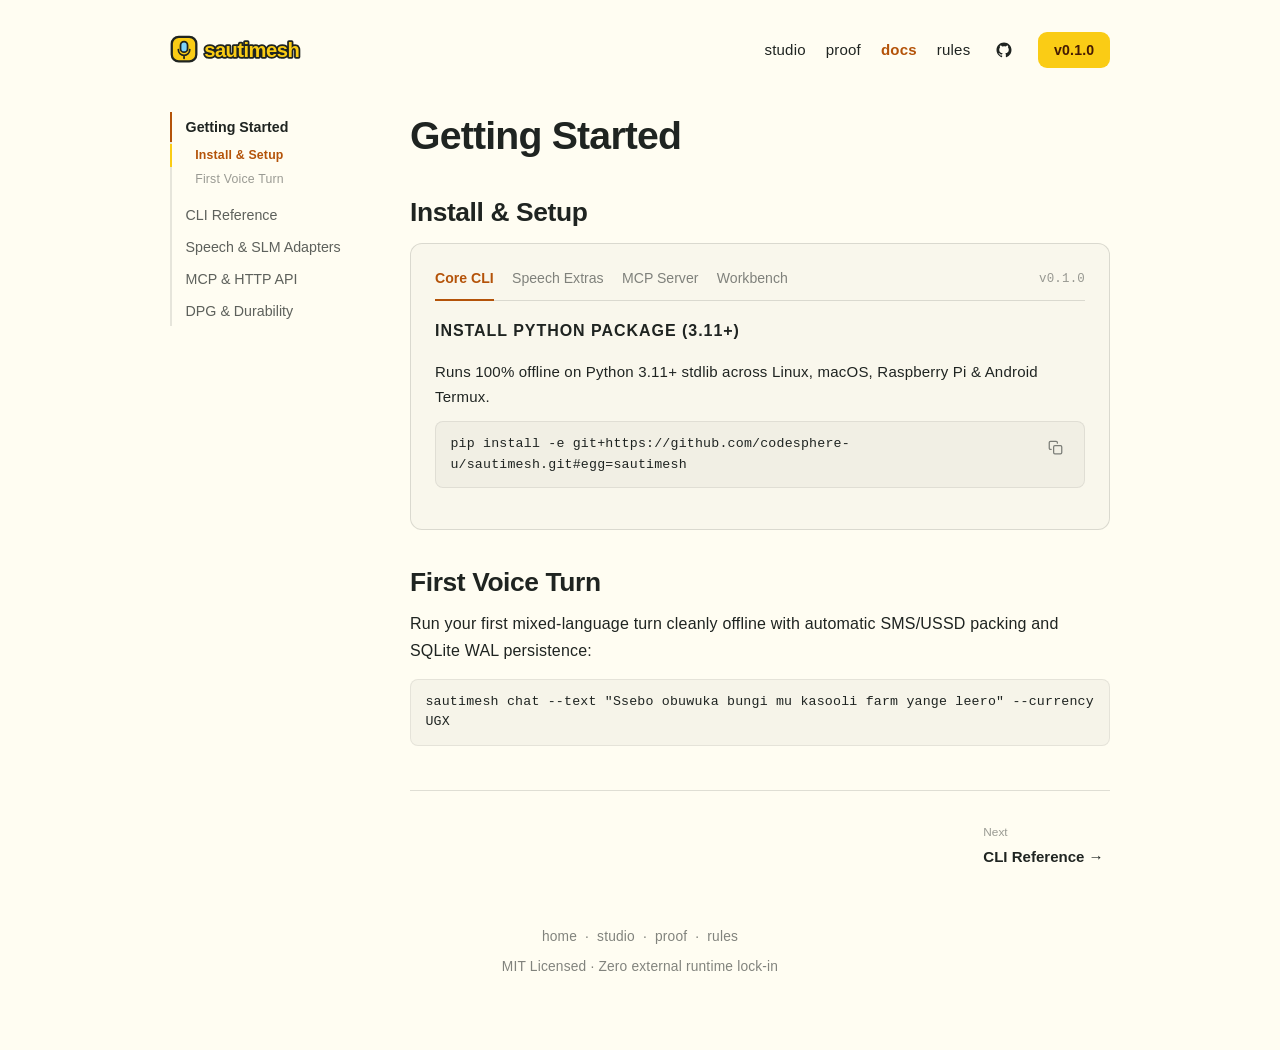
==== commit bd5c06a5: "feat(website): add voice pipeline animations, interactive token spans & card tables" ====
--- a/website/docs.html
+++ b/website/docs.html
@@ -152,20 +152,22 @@
 
             <section class="doc-chapter" data-chapter="cli" data-title="CLI Reference" hidden>
               <h2 id="cli-cmds">All Subcommands</h2>
-              <div class="doc-table-wrap">
-                <table class="doc-table">
-                  <thead><tr><th>Command</th><th>Function</th></tr></thead>
-                  <tbody>
-                    <tr><td><code>sautimesh analyze "..."</code></td><td>Token-level language tags, CSI, PII stripping, GSM-7/UCS-2 counts.</td></tr>
-                    <tr><td><code>sautimesh chat --text "..."</code></td><td>Runs cascade routing, formats voice/SMS/USSD output, logs to SQLite.</td></tr>
-                    <tr><td><code>sautimesh synth-sample out.wav</code></td><td>Generates deterministic 16kHz PCM WAV test utterance + VAD metrics.</td></tr>
-                    <tr><td><code>sautimesh eval</code></td><td>Executes all 7 African &amp; global code-switch benchmark scenarios.</td></tr>
-                    <tr><td><code>sautimesh sync</code></td><td>Drains pending store-and-forward outbox messages safely.</td></tr>
-                    <tr><td><code>sautimesh dpg-card</code></td><td>Exports DPGA Open Source AI transparency manifest.</td></tr>
-                    <tr><td><code>sautimesh serve</code></td><td>Launches local Voice Workbench server at <code>127.0.0.1:8765</code>.</td></tr>
-                    <tr><td><code>sautimesh mcp</code></td><td>Starts zero-dependency stdio JSON-RPC 2.0 MCP server.</td></tr>
-                  </tbody>
-                </table>
+              <div class="mesh-table-card">
+                <div class="mesh-table-scroll">
+                  <table class="mesh-table">
+                    <thead><tr><th>Command</th><th>Function</th><th>Mode</th></tr></thead>
+                    <tbody>
+                      <tr><td><code>sautimesh analyze "..."</code></td><td>Token-level language tags, CSI, PII stripping, GSM-7/UCS-2 counts.</td><td><span class="pill pill-good">Offline</span></td></tr>
+                      <tr><td><code>sautimesh chat --text "..."</code></td><td>Runs cascade routing, formats voice/SMS/USSD output, logs to SQLite.</td><td><span class="pill pill-good">Cascade</span></td></tr>
+                      <tr><td><code>sautimesh synth-sample out.wav</code></td><td>Generates deterministic 16kHz PCM WAV test utterance + VAD metrics.</td><td><span class="pill pill-sky">Audio WAV</span></td></tr>
+                      <tr><td><code>sautimesh eval</code></td><td>Executes all 7 African &amp; global code-switch benchmark scenarios.</td><td><span class="pill pill-good">7/7 Eval</span></td></tr>
+                      <tr><td><code>sautimesh sync</code></td><td>Drains pending store-and-forward outbox messages safely.</td><td><span class="pill pill-mint">WAL Sync</span></td></tr>
+                      <tr><td><code>sautimesh dpg-card</code></td><td>Exports DPGA Open Source AI transparency manifest.</td><td><span class="pill pill-sky">DPGA Card</span></td></tr>
+                      <tr><td><code>sautimesh serve</code></td><td>Launches local Voice Workbench server at <code>127.0.0.1:8765</code>.</td><td><span class="pill pill-mint">HTTP :8765</span></td></tr>
+                      <tr><td><code>sautimesh mcp</code></td><td>Starts zero-dependency stdio JSON-RPC 2.0 MCP server.</td><td><span class="pill pill-sky">Stdio MCP</span></td></tr>
+                    </tbody>
+                  </table>
+                </div>
               </div>
             </section>
 
--- a/website/styles.css
+++ b/website/styles.css
@@ -1555,3 +1555,411 @@
     grid-template-columns: repeat(2, minmax(0, 1fr));
   }
 }
+
+/* =====================================================================
+   SautiMesh Live Voice Motion, Equalizer, Pipeline & Rich Table System
+   ===================================================================== */
+@keyframes mascot-float {
+  0%, 100% { transform: translateY(0px); }
+  50% { transform: translateY(-6px); }
+}
+
+@keyframes wave-arc {
+  0%, 100% { opacity: 0.28; transform: scale(0.95); }
+  50% { opacity: 1; transform: scale(1.05); }
+}
+
+@keyframes eq-breathe {
+  0%, 100% { transform: scaleY(0.28); }
+  50% { transform: scaleY(0.82); }
+}
+
+@keyframes eq-active {
+  0%, 100% { transform: scaleY(0.24); }
+  35% { transform: scaleY(1); }
+  70% { transform: scaleY(0.55); }
+}
+
+@keyframes pulse-ring {
+  0% { box-shadow: 0 0 0 0 rgba(250, 204, 21, 0.55); }
+  70% { box-shadow: 0 0 0 9px rgba(250, 204, 21, 0); }
+  100% { box-shadow: 0 0 0 0 rgba(250, 204, 21, 0); }
+}
+
+@keyframes chapter-in {
+  from { opacity: 0; transform: translateY(8px); }
+  to { opacity: 1; transform: translateY(0); }
+}
+
+@keyframes token-pop {
+  from { opacity: 0; transform: translateY(5px) scale(0.96); }
+  to { opacity: 1; transform: translateY(0) scale(1); }
+}
+
+.mascot-wrap svg {
+  animation: mascot-float 5.5s ease-in-out infinite;
+}
+.mascot-arc-1 {
+  transform-origin: 150px 59px;
+  animation: wave-arc 2.2s ease-in-out infinite;
+}
+.mascot-arc-2 {
+  transform-origin: 159px 60px;
+  animation: wave-arc 2.2s ease-in-out infinite 0.45s;
+}
+
+.doc-chapter:not([hidden]) {
+  animation: chapter-in 0.28s ease-out both;
+}
+
+.reveal {
+  opacity: 0;
+  transform: translateY(14px);
+  transition: opacity 0.48s ease, transform 0.48s cubic-bezier(0.22, 1, 0.36, 1);
+}
+.reveal.in-view {
+  opacity: 1;
+  transform: translateY(0);
+}
+
+/* Interactive Voice Pipeline Ribbon & Live Equalizer */
+.pipeline-card {
+  border: 1px solid var(--rule);
+  border-radius: var(--radius-xl);
+  background: var(--tint-2);
+  padding: 1.15rem 1.25rem;
+  display: flex;
+  flex-direction: column;
+  gap: 1rem;
+  min-width: 0;
+}
+
+.pipeline-top {
+  display: flex;
+  flex-wrap: wrap;
+  align-items: center;
+  justify-content: space-between;
+  gap: 0.75rem;
+}
+
+.eq-shell {
+  display: flex;
+  align-items: center;
+  gap: 0.85rem;
+  background: var(--bg);
+  border: 1px solid var(--rule-soft);
+  border-radius: 12px;
+  padding: 0.6rem 0.9rem;
+}
+
+.eq-strip {
+  display: inline-flex;
+  align-items: center;
+  gap: 4px;
+  height: 30px;
+  flex: 1 1 auto;
+}
+
+.eq-bar {
+  flex: 1 1 0;
+  min-width: 4px;
+  max-width: 10px;
+  height: 100%;
+  border-radius: 999px;
+  background: linear-gradient(180deg, var(--sky-dark) 0%, var(--accent-hover) 100%);
+  transform-origin: center bottom;
+  animation: eq-breathe 1.6s ease-in-out infinite;
+}
+
+.eq-bar:nth-child(even) {
+  background: linear-gradient(180deg, var(--accent-rail) 0%, var(--accent) 100%);
+  animation-duration: 1.25s;
+}
+
+.eq-strip.playing .eq-bar {
+  animation-name: eq-active;
+  animation-duration: 0.65s;
+}
+
+.eq-bar:nth-child(3n) { animation-delay: 0.14s; }
+.eq-bar:nth-child(4n) { animation-delay: 0.28s; }
+.eq-bar:nth-child(5n) { animation-delay: 0.42s; }
+
+.mesh-pipeline {
+  display: grid;
+  grid-template-columns: repeat(4, minmax(0, 1fr));
+  gap: 0.65rem;
+}
+
+.mesh-stage {
+  background: var(--bg);
+  border: 1px solid var(--rule);
+  border-radius: 11px;
+  padding: 0.72rem 0.78rem;
+  transition: transform 0.22s ease, border-color 0.22s ease, background 0.22s ease;
+  min-width: 0;
+}
+
+.mesh-stage small {
+  display: block;
+  font-family: var(--font-mono);
+  font-size: 0.68rem;
+  font-weight: 700;
+  color: var(--text-55);
+  text-transform: uppercase;
+  margin-bottom: 0.2rem;
+}
+
+.mesh-stage strong {
+  display: block;
+  font-size: 0.86rem;
+  color: var(--text);
+  line-height: 1.3;
+}
+
+.mesh-stage span {
+  display: block;
+  font-size: 0.76rem;
+  color: var(--text-70);
+  margin-top: 0.15rem;
+}
+
+.mesh-stage.active {
+  background: var(--accent-light);
+  border-color: var(--accent-rail);
+  transform: translateY(-2px);
+  animation: pulse-ring 1.6s ease-out infinite;
+}
+
+.mesh-stage.active.sky-hit {
+  background: var(--sky-light);
+  border-color: var(--sky-dark);
+}
+
+/* Interactive Language Pill Cloud */
+.lang-ribbon {
+  display: flex;
+  flex-wrap: wrap;
+  gap: 0.45rem;
+  justify-content: center;
+}
+
+.lang-chip {
+  border: 1px solid var(--rule);
+  background: var(--bg);
+  color: var(--text);
+  padding: 0.34rem 0.78rem;
+  border-radius: 999px;
+  font-size: 0.8rem;
+  font-weight: 600;
+  cursor: pointer;
+  transition: transform 0.16s ease, background 0.16s ease, border-color 0.16s ease;
+}
+
+.lang-chip:hover {
+  transform: translateY(-2px);
+  border-color: var(--sky-dark);
+  background: var(--sky-light);
+}
+
+.lang-chip.active {
+  background: var(--accent);
+  border-color: var(--accent-rail);
+  color: var(--accent-dark);
+}
+
+/* Token-by-Token Code-Switch Visualizer in studio.html */
+.token-stream {
+  display: flex;
+  flex-wrap: wrap;
+  gap: 0.42rem;
+  margin: 0 0 0.85rem;
+  padding: 0.7rem 0.85rem;
+  background: var(--bg);
+  border: 1px solid var(--rule-soft);
+  border-radius: 10px;
+}
+
+.tok-pill {
+  display: inline-flex;
+  align-items: center;
+  gap: 0.35rem;
+  padding: 0.24rem 0.58rem;
+  border-radius: 8px;
+  font-size: 0.82rem;
+  font-weight: 600;
+  border: 1px solid var(--rule);
+  background: var(--tint-2);
+  animation: token-pop 0.24s ease-out both;
+}
+
+.tok-pill em {
+  font-style: normal;
+  font-family: var(--font-mono);
+  font-size: 0.66rem;
+  font-weight: 700;
+  text-transform: uppercase;
+  padding: 0.08rem 0.34rem;
+  border-radius: 5px;
+  background: var(--sky-light);
+  color: var(--sky-dark);
+}
+
+.tok-pill.tok-local em {
+  background: var(--accent);
+  color: var(--accent-dark);
+}
+
+.tok-pill.tok-pii {
+  background: var(--bad-bg);
+  border-color: rgba(153, 27, 27, 0.28);
+}
+
+.tok-pill.tok-pii em {
+  background: var(--bad-ink);
+  color: #fffdf2;
+}
+
+/* Rich Card-Wrapped Animated Data Tables (proof.html, rules.html, docs.html) */
+.mesh-table-card {
+  border: 1px solid var(--rule);
+  border-radius: 14px;
+  background: var(--bg);
+  overflow: hidden;
+  box-shadow: 0 4px 18px rgba(31, 36, 33, 0.04);
+  margin: 0.9rem 0 1.45rem;
+  width: 100%;
+  min-width: 0;
+}
+
+.mesh-table-scroll {
+  width: 100%;
+  overflow-x: auto;
+  -webkit-overflow-scrolling: touch;
+}
+
+.mesh-table {
+  width: 100%;
+  border-collapse: collapse;
+  font-size: 0.9rem;
+}
+
+.mesh-table thead th {
+  background: var(--tint-4);
+  color: var(--text-70);
+  font-size: 0.74rem;
+  font-weight: 700;
+  text-transform: uppercase;
+  letter-spacing: 0.05em;
+  padding: 0.78rem 1rem;
+  border-bottom: 1px solid var(--rule);
+  text-align: left;
+  white-space: nowrap;
+}
+
+.mesh-table tbody tr {
+  transition: background 0.16s ease, box-shadow 0.16s ease;
+}
+
+.mesh-table tbody tr:hover {
+  background: rgba(250, 204, 21, 0.11);
+  box-shadow: inset 3px 0 0 var(--accent-rail);
+}
+
+.mesh-table td {
+  padding: 0.82rem 1rem;
+  border-bottom: 1px solid var(--rule-soft);
+  vertical-align: middle;
+  color: var(--text);
+}
+
+.mesh-table tbody tr:last-child td {
+  border-bottom: 0;
+}
+
+/* Animated Field Evidence Metric Bars (proof.html) */
+.metric-grid {
+  display: grid;
+  grid-template-columns: repeat(2, minmax(0, 1fr));
+  gap: 0.9rem;
+  margin: 0.75rem 0 1.5rem;
+}
+
+.metric-card {
+  border: 1px solid var(--rule);
+  border-radius: 13px;
+  background: var(--tint-2);
+  padding: 1rem 1.15rem;
+  transition: transform 0.18s ease, border-color 0.18s ease;
+}
+
+.metric-card:hover {
+  transform: translateY(-2px);
+  border-color: var(--accent-rail);
+}
+
+.metric-head {
+  display: flex;
+  justify-content: space-between;
+  align-items: baseline;
+  gap: 0.5rem;
+  margin-bottom: 0.45rem;
+}
+
+.metric-head strong {
+  font-size: 1.55rem;
+  font-weight: 800;
+  letter-spacing: -0.02em;
+  color: var(--text);
+}
+
+.metric-head span {
+  font-family: var(--font-mono);
+  font-size: 0.72rem;
+  font-weight: 700;
+  color: var(--accent-rail);
+}
+
+.metric-bar-track {
+  width: 100%;
+  height: 8px;
+  background: var(--tint-8);
+  border-radius: 999px;
+  overflow: hidden;
+  margin-bottom: 0.55rem;
+}
+
+.metric-bar-fill {
+  height: 100%;
+  border-radius: 999px;
+  background: linear-gradient(90deg, var(--accent) 0%, var(--accent-rail) 100%);
+  width: 0;
+  transition: width 0.9s cubic-bezier(0.22, 1, 0.36, 1);
+}
+
+.metric-bar-fill.sky {
+  background: linear-gradient(90deg, var(--sky) 0%, var(--sky-dark) 100%);
+}
+
+@media (max-width: 640px) {
+  .mesh-pipeline,
+  .metric-grid {
+    grid-template-columns: 1fr;
+  }
+}
+
+@media (prefers-reduced-motion: reduce) {
+  .mascot-wrap svg,
+  .mascot-arc-1,
+  .mascot-arc-2,
+  .eq-bar,
+  .mesh-stage.active {
+    animation: none !important;
+  }
+  .reveal {
+    opacity: 1;
+    transform: none;
+    transition: none;
+  }
+}
+
